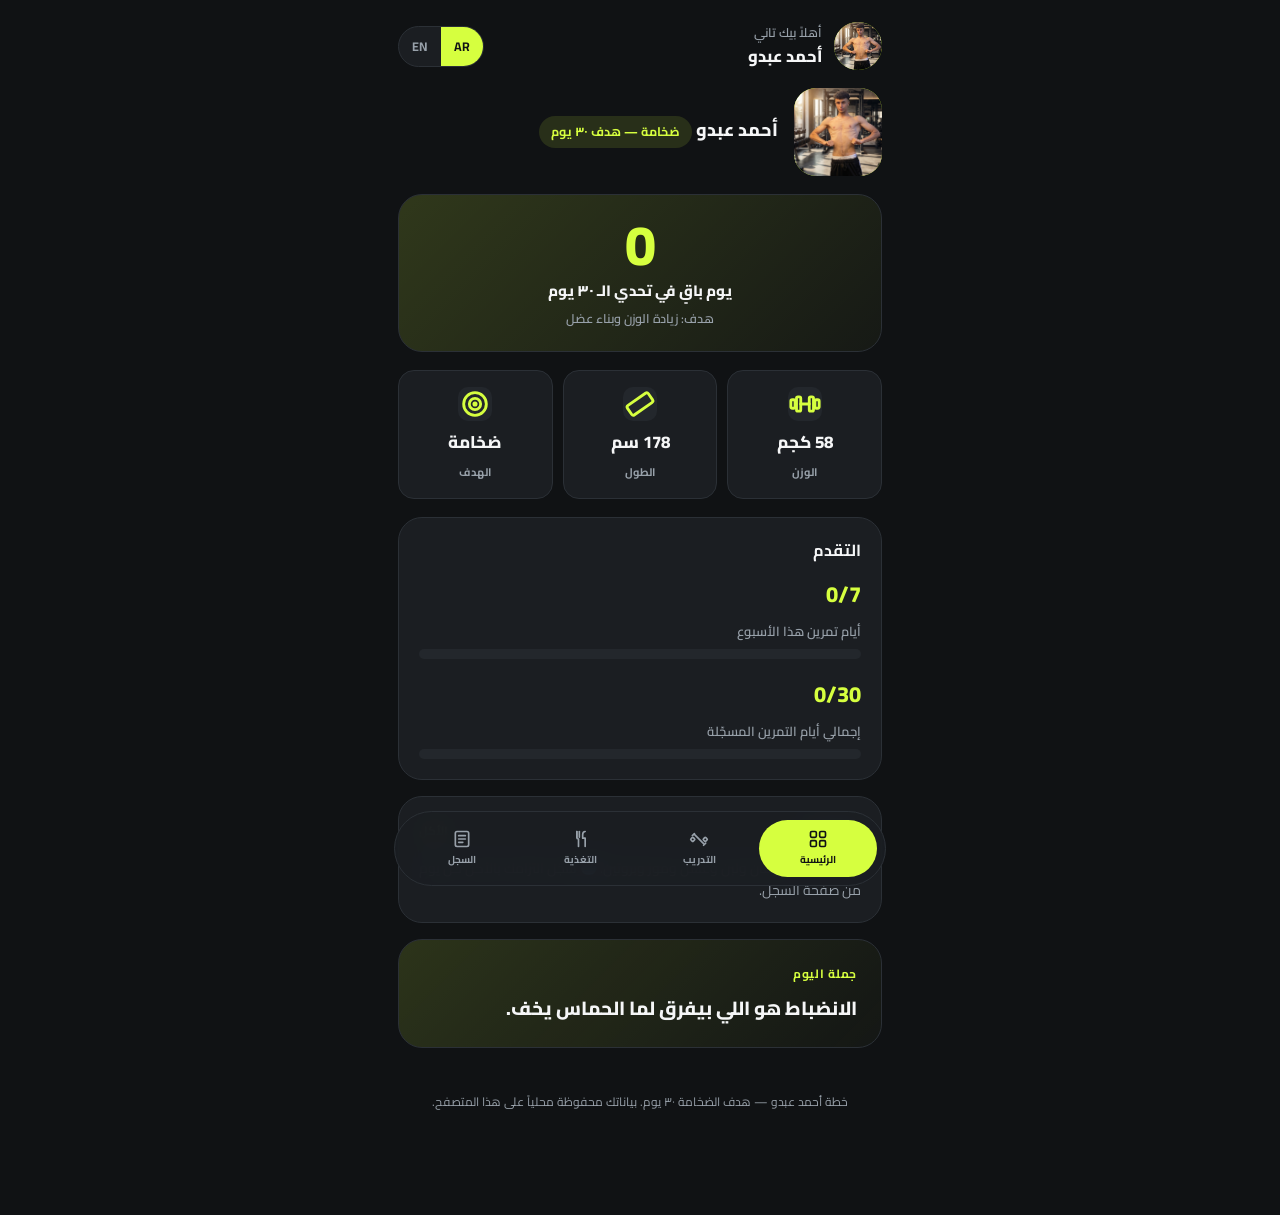
==== index.html @ fea2fe71 "Initial commit" ====
<!DOCTYPE html>
<html lang="ar" dir="rtl">
<head>
<meta charset="UTF-8">
<meta name="viewport" content="width=device-width, initial-scale=1.0">
<title>Ahmed Abdou — Dashboard</title>
<link rel="preconnect" href="https://fonts.googleapis.com">
<link rel="preconnect" href="https://fonts.gstatic.com" crossorigin>
<link href="https://fonts.googleapis.com/css2?family=Cairo:wght@400;600;700;800&family=Inter:wght@400;500;600;700;800&display=swap" rel="stylesheet">
<link rel="stylesheet" href="style.css">
</head>
<body class="lang-ar" dir="rtl">

<div class="container">
  <header class="app-header" id="appHeader"></header>

  <!-- Profile -->
  <div class="profile-card">
    <div class="profile-photo">
      <span class="fallback">Ab</span>
      <img src="photo_2026-08-31_00-43-55.png" alt="Ahmed Abdou" onerror="this.remove()">
    </div>
    <div class="profile-info">
      <div class="name i18n-ar">أحمد عبدو</div>
      <div class="name i18n-en">Ahmed Abdou</div>
      <div class="goal-chip"><span class="i18n-ar">ضخامة — هدف ٣٠ يوم</span><span class="i18n-en">Bulk — 30-Day Goal</span></div>
    </div>
  </div>

  <!-- 30-day challenge countdown -->
  <div class="countdown-card card">
    <div class="countdown-body">
      <div class="cd-num" id="cdDays">30</div>
      <div class="cd-lbl"><span class="i18n-ar">يوم باقٍ في تحدي الـ ٣٠ يوم</span><span class="i18n-en">Days left in the 30-day challenge</span></div>
      <div class="cd-sub"><span class="i18n-ar">هدف: زيادة الوزن وبناء عضل</span><span class="i18n-en">Goal: gain weight &amp; build muscle</span></div>
    </div>
  </div>

  <!-- Core stats -->
  <div class="stat-row">
    <div class="stat-card">
      <div class="icon" data-icon="weight"></div>
      <div class="val">58 <span class="i18n-ar">كجم</span><span class="i18n-en">kg</span></div>
      <div class="lbl i18n-ar">الوزن</div><div class="lbl i18n-en">Weight</div>
    </div>
    <div class="stat-card">
      <div class="icon" data-icon="ruler"></div>
      <div class="val">178 <span class="i18n-ar">سم</span><span class="i18n-en">cm</span></div>
      <div class="lbl i18n-ar">الطول</div><div class="lbl i18n-en">Height</div>
    </div>
   <div class="stat-card">
      <div class="icon" data-icon="target"></div>
      <div class="val"><span class="i18n-ar">ضخامة</span><span class="i18n-en">Bulk</span></div>
      <div class="lbl i18n-ar">الهدف</div><div class="lbl i18n-en">Goal</div>
    </div>
  </div>

  <!-- Progress overview -->
  <div class="card section-card">
    <div class="head">
      <h3><span class="i18n-ar">التقدم</span><span class="i18n-en">Progress</span></h3>
    </div>
    <div class="progress-grid">
      <div class="prog-item">
        <div class="prog-val" id="progTrain">0</div>
        <div class="prog-lbl"><span class="i18n-ar">أيام تمرين هذا الأسبوع</span><span class="i18n-en">Training days this week</span></div>
        <div class="bar-track"><div class="bar-fill" id="progTrainBar" style="width:0%"></div></div>
      </div>
      <div class="prog-item">
        <div class="prog-val" id="progTotal">0</div>
        <div class="prog-lbl"><span class="i18n-ar">إجمالي أيام التمرين المسجّلة</span><span class="i18n-en">Total training days logged</span></div>
        <div class="bar-track"><div class="bar-fill" id="progTotalBar" style="width:0%"></div></div>
      </div>
    </div>
  </div>

  <!-- Nutrition snapshot -->
  <div class="card section-card">
    <div class="head">
      <h3><span class="i18n-ar">التغذية</span><span class="i18n-en">Nutrition</span></h3>
      <a href="diet.html" class="sub" style="color:var(--lime);"><span class="i18n-ar">الأكل</span><span class="i18n-en">Meals</span></a>
    </div>
    <p class="nutr-line" style="margin:0; color:var(--muted); font-size:14px;">
      <span class="i18n-ar">أكل كتير — شوفان ولبن وعسل وموز وبروتين. 🥣 سجّل التزامك بالأكل كل يوم من صفحة السجل.</span>
      <span class="i18n-en">Eat big — oats, milk, honey, banana, protein. Log your diet commitment each day from the Log page.</span>
    </p>
  </div>

  <!-- Daily quote (single card only) -->
  <div class="quote-card">
    <div class="eyebrow"><span class="i18n-ar">جملة اليوم</span><span class="i18n-en">Today's Line</span></div>
    <p id="quoteOfDay"></p>
  </div>

  <footer class="page-footer">
    <span class="i18n-ar">خطة أحمد عبدو — هدف الضخامة ٣٠ يوم. بياناتك محفوظة محلياً على هذا المتصفح.</span>
    <span class="i18n-en">Ahmed Abdou's Plan — 30-day bulk goal. Your data is saved locally on this browser.</span>
  </footer>
</div>

<nav class="bottom-nav" id="appNav"></nav>

<script src="app.js"></script>
<script>
renderHeader('home');
renderNav('home');

document.querySelectorAll('.stat-card .icon[data-icon]').forEach(el=>{
  el.innerHTML = ICONS[el.dataset.icon];
});

/* ---- 30-day countdown ---- */
(function(){
  const start = new Date(PROFILE.challengeStart).getTime();
  const end = start + PROFILE.challengeDays*24*60*60*1000;
  const now = Date.now();
  const el = document.getElementById('cdDays');
  if(now < start){ el.textContent = PROFILE.challengeDays; }
  else if(now >= end){ el.textContent = '0'; }
  else { el.textContent = Math.ceil((end - now)/(24*60*60*1000)); }
})();

/* ---- Daily quote (single card) ---- */
(function(){
  const all = MOTIVATION.serious;
  const today = new Date();
  const seed = today.getFullYear()*372 + today.getMonth()*31 + today.getDate();
  const q = all[seed % all.length];
  document.getElementById('quoteOfDay').innerHTML =
    `<span class="i18n-ar">${q.ar}</span><span class="i18n-en">${q.en}</span>`;
})();

/* ---- Progress from real workout records (ak_workout_records) ---- */
(function(){
  const weekTrained = countWorkoutWeek();
  const totalTrained = countWorkoutChallenge();
  const weekCap = 7;
  const totalCap = PROFILE.challengeDays;
  const weekPct = Math.min(100, Math.round(weekTrained/weekCap*100));
  const totalPct = Math.min(100, Math.round(totalTrained/totalCap*100));
  document.getElementById('progTrain').textContent = weekTrained + '/' + weekCap;
  document.getElementById('progTrainBar').style.width = weekPct + '%';
  document.getElementById('progTotal').textContent = totalTrained + '/' + totalCap;
  document.getElementById('progTotalBar').style.width = totalPct + '%';
})();

renderBeforeGrid();
wireBeforeGrid();
</script>
</body>
</html>
---- style.css ----
:root{
  --bg: #101214;
  --card: #1B1E22;
  --card-2: #23272C;
  --line: #2B3036;
  --text: #F5F6F7;
  --muted: #98A1AA;
  --lime: #D6FF3F;
  --lime-dim: #A9CC2E;
  --warn: #FF5C5C;
  --radius-lg: 24px;
  --radius-md: 16px;
  --radius-sm: 10px;
  --maxw: 520px;
}

*{ box-sizing:border-box; }
html{ scroll-behavior:smooth; }
body{
  margin:0;
  background:var(--bg);
  color:var(--text);
  font-family:'Cairo','Inter',sans-serif;
  line-height:1.6;
  -webkit-font-smoothing:antialiased;
  padding-bottom:96px;
}
body.lang-en{ font-family:'Inter',sans-serif; }

.i18n-en{ display:none; }
.i18n-ar{ display:inline; }
body.lang-en .i18n-ar{ display:none; }
body.lang-en .i18n-en{ display:inline; }
body.lang-en .i18n-en.block{ display:block; }
body.lang-ar .i18n-ar.block{ display:block; }

img,svg{ display:block; max-width:100%; }
a{ color:inherit; text-decoration:none; }
button{ font-family:inherit; cursor:pointer; }

.container{ max-width:var(--maxw); margin:0 auto; padding:0 18px; }

/* ---------------- Header ---------------- */
.app-header{ padding:22px 0 18px; }
.app-header .row{ display:flex; align-items:center; justify-content:space-between; gap:12px; }
.identity{ display:flex; align-items:center; gap:12px; }
.avatar{
  width:48px; height:48px; border-radius:50%; flex:none; position:relative; overflow:hidden;
  background:linear-gradient(135deg, var(--lime), var(--lime-dim));
}
.avatar .avatar-fallback{
  position:absolute; inset:0; display:flex; align-items:center; justify-content:center;
  color:#101214; font-weight:800; font-size:16px;
}
.avatar img{ position:absolute; inset:0; width:100%; height:100%; object-fit:cover; }
.identity .greet{ display:flex; flex-direction:column; }
.identity .greet .hello{ font-size:12.5px; color:var(--muted); font-weight:600; }
.identity .greet .name{ font-size:16.5px; font-weight:800; }

.lang-toggle{
  display:flex; border:1px solid var(--line); border-radius:999px; overflow:hidden; flex:none;
  background:var(--card);
}
.lang-toggle button{ background:transparent; border:none; color:var(--muted); font-size:12.5px; padding:8px 13px; font-weight:700; }
.lang-toggle button.active{ background:var(--lime); color:#101214; }

.page-title{ margin:22px 0 4px; }
.page-title .eyebrow{ color:var(--lime); font-weight:700; font-size:12.5px; letter-spacing:0.06em; text-transform:uppercase; }
body.lang-ar .page-title .eyebrow{ text-transform:none; }
.page-title h1{ font-size:26px; margin:4px 0 6px; }
.page-title p{ color:var(--muted); font-size:14.5px; margin:0; max-width:440px; }

/* ---------------- Cards ---------------- */
.card{
  background:var(--card); border:1px solid var(--line); border-radius:var(--radius-lg);
  padding:20px;
}
.stat-row{ display:grid; grid-template-columns:repeat(3,1fr); gap:10px; margin:18px 0; }

/* ---------------- Profile photo card ---------------- */
.profile-card{ display:flex; align-items:center; gap:16px; margin-bottom:18px; }

/* ---------------- Countdown ---------------- */
.countdown-card{
  background:linear-gradient(135deg, rgba(214,255,63,0.16), rgba(214,255,63,0.03));
  border-color:var(--line); text-align:center; margin-bottom:18px; padding:22px;
}
.countdown-body .cd-num{
  font-size:56px; font-weight:800; line-height:1; color:var(--lime); margin-bottom:6px;
}
.countdown-body .cd-lbl{ font-size:15px; font-weight:800; margin-bottom:6px; }
.countdown-body .cd-sub{ font-size:12.5px; color:var(--muted); font-weight:600; }
.profile-photo{
  width:88px; height:88px; border-radius:22px; flex:none; position:relative; overflow:hidden;
  background:linear-gradient(135deg, var(--lime), var(--lime-dim));
}
.profile-photo .fallback{
  position:absolute; inset:0; display:flex; align-items:center; justify-content:center;
  color:#101214; font-weight:800; font-size:26px;
}
.profile-photo img{ position:absolute; inset:0; width:100%; height:100%; object-fit:cover; }
.profile-info .name{ font-size:18px; font-weight:800; margin-bottom:6px; }
.profile-info .goal-chip{
  display:inline-flex; align-items:center; gap:6px; font-size:12.5px; font-weight:700;
  color:var(--lime); background:rgba(214,255,63,0.12); padding:6px 12px; border-radius:999px;
}

/* ---------------- Day picker ---------------- */
.day-picker{ display:flex; gap:8px; overflow-x:auto; padding:2px 2px 8px; }
.day-pill{
  flex:none; width:42px; height:42px; border-radius:12px; background:var(--card-2);
  border:1px solid var(--line); color:var(--muted); font-weight:800; font-size:15px;
  display:flex; align-items:center; justify-content:center;
}
.day-pill.active{ background:var(--lime); color:#101214; border-color:var(--lime); }
.stat-card{
  background:var(--card); border:1px solid var(--line); border-radius:var(--radius-md);
  padding:16px 10px; text-align:center; display:flex; flex-direction:column; align-items:center; gap:8px;
}
.stat-card .icon{
  width:34px; height:34px; border-radius:10px; background:var(--card-2);
  display:flex; align-items:center; justify-content:center; color:var(--lime);
}
.stat-card .val{ font-size:17px; font-weight:800; }
.stat-card .lbl{ font-size:11px; color:var(--muted); font-weight:700; letter-spacing:0.02em; }
body.lang-ar .stat-card .lbl{ letter-spacing:0; }

.section-card{ margin:16px 0; }
.section-card .head{ display:flex; align-items:center; justify-content:space-between; margin-bottom:14px; }
.section-card .head h3{ margin:0; font-size:16px; }
.section-card .head .sub{ font-size:12px; color:var(--muted); font-weight:700; }

/* Progress overview */
.progress-grid{ display:flex; flex-direction:column; gap:18px; }
.prog-item{ display:flex; flex-direction:column; gap:8px; }
.prog-val{ font-size:22px; font-weight:800; color:var(--lime); }
.prog-lbl{ font-size:13px; color:var(--muted); font-weight:600; }
.bar-track{ height:10px; border-radius:999px; background:var(--card-2); overflow:hidden; }
.bar-fill{ height:100%; border-radius:999px; background:var(--lime); transition:width .5s ease; }

/* weekly bar chart */
.bar-chart{ display:flex; align-items:flex-end; justify-content:space-between; gap:6px; height:90px; margin-top:6px; }
.bar-chart .bar-wrap{ display:flex; flex-direction:column; align-items:center; gap:8px; flex:1; height:100%; justify-content:flex-end; }
.bar-chart .bar{ width:100%; max-width:22px; border-radius:6px; background:var(--card-2); transition:height .4s; }
.bar-chart .bar.done{ background:var(--lime); }
.bar-chart .day-lbl{ font-size:10.5px; color:var(--muted); font-weight:700; }

/* plan / feature card with illustration */
.plan-card{
  border-radius:var(--radius-lg); overflow:hidden; position:relative; min-height:150px;
  display:flex; align-items:flex-end; border:1px solid var(--line);
  background:
    linear-gradient(0deg, rgba(16,18,20,0.92) 10%, rgba(16,18,20,0.35) 65%, rgba(16,18,20,0.1)),
    linear-gradient(135deg, #23422a, #1a2a1c);
}
.plan-card .illo{ position:absolute; inset-inline-end:6px; top:6px; opacity:0.5; color:var(--lime); }
.plan-card .content{ position:relative; padding:18px 20px; }
.plan-card .content .tag{ font-size:11.5px; font-weight:700; color:var(--lime); margin-bottom:6px; text-transform:uppercase; letter-spacing:0.04em; }
body.lang-ar .plan-card .content .tag{ text-transform:none; }
.plan-card .content h4{ margin:0 0 4px; font-size:19px; }
.plan-card .content .meta{ font-size:12.5px; color:var(--muted); font-weight:600; }

/* ---------------- Bottom Nav ---------------- */
.bottom-nav{
  position:fixed; bottom:14px; inset-inline:14px; z-index:60; max-width:calc(var(--maxw) - 28px); margin:0 auto;
}
.bottom-nav .bar{
  display:flex; justify-content:space-between; align-items:center;
  background:rgba(27,30,34,0.92); backdrop-filter:blur(14px);
  border:1px solid var(--line); border-radius:999px; padding:8px;
}
.bottom-nav a{
  flex:1; display:flex; flex-direction:column; align-items:center; gap:3px;
  padding:9px 4px; border-radius:999px; color:var(--muted); font-size:10px; font-weight:700;
}
.bottom-nav a svg{ width:20px; height:20px; }
.bottom-nav a.active{ background:var(--lime); color:#101214; }

/* ---------------- Buttons ---------------- */
.btn{
  border:none; border-radius:12px; padding:13px 20px; font-weight:800; font-size:14.5px;
  background:var(--lime); color:#101214; transition:transform .12s, filter .12s;
}
.btn:hover{ filter:brightness(1.08); transform:translateY(-1px); }
.btn.block{ width:100%; }
.btn.secondary{ background:var(--card-2); color:var(--text); border:1px solid var(--line); }
.btn.warn-outline{ background:transparent; color:var(--warn); border:1px solid rgba(255,92,92,0.4); }
.btn:disabled{ cursor:not-allowed; }
.btn.logged{ background:var(--card-2); color:var(--lime); border:1px solid var(--lime-dim); }
.btn.logged:hover{ filter:none; transform:none; }
.record-hint{ margin:0; color:var(--muted); font-size:13px; line-height:1.6; }

/* ---------------- Workout exercise cards ---------------- */
.ex-grid{ display:grid; grid-template-columns:repeat(2,1fr); gap:12px; }
.ex-card{
  background:var(--card); border:1px solid var(--line); border-radius:var(--radius-md);
  overflow:hidden; display:flex; flex-direction:column; transition:transform .14s, border-color .14s;
}
.ex-card:hover{ transform:translateY(-2px); border-color:var(--lime-dim); }
.ex-media{
  aspect-ratio:1/1; background:radial-gradient(circle at 35% 30%, var(--card-2), var(--card));
  display:flex; align-items:center; justify-content:center; padding:12px;
}
.ex-media img{ width:100%; height:100%; object-fit:contain; }
.ex-body{ padding:12px 14px 14px; display:flex; flex-direction:column; gap:5px; flex:1; }
.ex-name{ margin:0; font-size:14.5px; font-weight:800; line-height:1.3; }
.ex-sets{
  margin-top:auto; font-size:18px; font-weight:800; color:var(--lime);
  background:rgba(214,255,63,0.1); border-radius:var(--radius-sm);
  padding:6px 10px; text-align:center; letter-spacing:0.02em;
}
@media (max-width:400px){
  .ex-grid{ grid-template-columns:1fr; }
}

/* ---------------- Workout day cards ---------------- */
.day-list{ display:flex; flex-direction:column; gap:12px; }
.day-card{
  background:var(--card); border:1px solid var(--line); border-radius:var(--radius-md);
  padding:16px 18px; display:flex; align-items:center; gap:14px;
}
.day-card .num{
  width:40px; height:40px; border-radius:12px; background:var(--card-2); color:var(--lime);
  display:flex; align-items:center; justify-content:center; font-weight:800; font-size:14px; flex:none;
}
.day-card .info{ flex:1; }
.day-card .info h4{ margin:0 0 4px; font-size:15.5px; }
.day-card .info .ex{ font-size:12.5px; color:var(--muted); }
.day-card.today{ border-color:var(--lime); }
.cardio-chip{
  font-size:11px; font-weight:700; color:var(--lime); background:rgba(214,255,63,0.12);
  padding:5px 10px; border-radius:999px; white-space:nowrap; flex:none;
}
.day-card .illo{
  width:44px; height:44px; border-radius:12px; background:var(--card-2);
  display:flex; align-items:center; justify-content:center; color:var(--lime); flex:none;
}
.day-card .illo svg{ width:26px; height:26px; }
.rest-card{
  background:var(--card-2); border:1px dashed var(--line); border-radius:var(--radius-md);
  padding:16px 18px; text-align:center; color:var(--muted); font-size:14px; font-weight:600;
}

/* ---------------- Diet ---------------- */
.diet-intro{
  background:var(--card); border:1px solid var(--line); border-radius:var(--radius-lg);
  padding:18px 20px; margin-bottom:18px;
}
.diet-intro p{ margin:0 0 14px; color:var(--muted); font-size:14px; }
.meal-block{ margin-bottom:26px; }
.meal-block h3{ font-size:16.5px; margin-bottom:10px; display:flex; align-items:center; gap:8px; }
.meal-block .count{ font-size:11.5px; color:var(--muted); font-weight:600; }
.option-list{ display:flex; flex-direction:column; gap:10px; }
.option-card{
  background:var(--card); border:1px solid var(--line); border-radius:var(--radius-md); padding:14px 16px;
  display:flex; justify-content:space-between; align-items:center; gap:10px;
  transition:border-color .4s, box-shadow .4s;
}
.option-card .txt h4{ margin:0 0 4px; font-size:14.5px; }
.option-card .txt p{ margin:0; color:var(--muted); font-size:12.5px; }
.option-card .dot{ width:10px; height:10px; border-radius:50%; border:2px solid var(--line); flex:none; }
.option-card.picked{ border-color:var(--lime); box-shadow:0 0 0 1px var(--lime); }
.option-card.picked .dot{ background:var(--lime); border-color:var(--lime); }

/* ---------------- Motivation ---------------- */
.quote-card{
  background:linear-gradient(135deg, rgba(214,255,63,0.14), rgba(214,255,63,0.02));
  border:1px solid var(--line); border-radius:var(--radius-lg); padding:24px; margin-bottom:20px;
}
.quote-card .eyebrow{ color:var(--lime); font-weight:700; font-size:12px; text-transform:uppercase; letter-spacing:0.06em; }
body.lang-ar .quote-card .eyebrow{ text-transform:none; }
.quote-card p{ font-size:19px; font-weight:800; margin:10px 0 0; }
.mot-toggle{ display:flex; border:1px solid var(--line); border-radius:999px; overflow:hidden; margin-bottom:18px; background:var(--card); }
.mot-toggle button{ flex:1; background:transparent; border:none; color:var(--muted); padding:11px; font-weight:700; font-size:13.5px; }
.mot-toggle button.active{ background:var(--lime); color:#101214; }
.mot-list{ display:flex; flex-direction:column; gap:10px; }
.mot-item{ background:var(--card); border:1px solid var(--line); border-radius:var(--radius-md); padding:14px 16px; font-size:14px; }
.mot-item::before{ content:"—  "; color:var(--lime); font-weight:800; }

/* ---------------- Log form ---------------- */
.field{ margin-bottom:16px; }
.field label{ display:block; font-size:13px; font-weight:700; margin-bottom:8px; color:var(--muted); }
.field input[type="date"], .field input[type="text"], .field select, .field textarea{
  width:100%; background:var(--card-2); border:1px solid var(--line); color:var(--text);
  border-radius:var(--radius-sm); padding:11px 12px; font-family:inherit; font-size:14px;
}
.field textarea{ resize:vertical; min-height:70px; }
.radio-row{ display:flex; gap:8px; }
.radio-row label{
  flex:1; display:flex; align-items:center; justify-content:center; gap:7px;
  background:var(--card-2); border:1px solid var(--line); border-radius:var(--radius-sm);
  padding:10px; font-size:13.5px; font-weight:600; color:var(--muted); cursor:pointer; margin:0;
}
.radio-row input{ accent-color:var(--lime); }
.check-list{ display:flex; flex-wrap:wrap; gap:8px; }
.check-list label{
  display:flex; align-items:center; gap:7px; background:var(--card-2); border:1px solid var(--line);
  border-radius:999px; padding:8px 13px; font-size:13px; margin:0; cursor:pointer;
}
.conditional{ display:none; margin-top:9px; }
.conditional.show{ display:block; }

.history{ display:flex; flex-direction:column; gap:10px; margin-top:20px; }
.form-status{
  margin-top:12px; padding:12px 14px; border-radius:var(--radius-sm); font-size:13.5px; font-weight:700; display:none;
}
.form-status.show{ display:block; }
.form-status.ok{ background:rgba(214,255,63,0.14); color:var(--lime); }
.form-status.err{ background:rgba(255,92,92,0.14); color:var(--warn); }
.history-empty{ color:var(--muted); font-size:14px; background:var(--card); border:1px dashed var(--line); border-radius:var(--radius-md); padding:22px; text-align:center; }
.log-entry{ background:var(--card); border:1px solid var(--line); border-radius:var(--radius-md); padding:14px 16px; position:relative; }
.log-entry .row1{ display:flex; justify-content:space-between; align-items:center; margin-bottom:8px; }
.log-entry .date{ font-weight:800; font-size:14px; }
.badge{ font-size:11px; font-weight:700; padding:4px 9px; border-radius:999px; }
.badge.ok{ background:rgba(214,255,63,0.16); color:var(--lime); }
.badge.no{ background:rgba(255,92,92,0.14); color:var(--warn); }
.log-entry .meta{ display:flex; gap:7px; flex-wrap:wrap; margin-bottom:7px; }
.log-entry .note{ color:var(--muted); font-size:13px; margin-top:3px; }
.del-btn{ position:absolute; inset-inline-end:12px; top:12px; background:transparent; border:none; color:var(--muted); font-size:12px; font-weight:700; }
.del-btn:hover{ color:var(--warn); }

footer.page-footer{ text-align:center; color:var(--muted); font-size:12px; padding:24px 0 8px; }

@media (prefers-reduced-motion: reduce){
  *{ animation:none !important; transition:none !important; scroll-behavior:auto !important; }
}
:focus-visible{ outline:2px solid var(--lime); outline-offset:2px; }
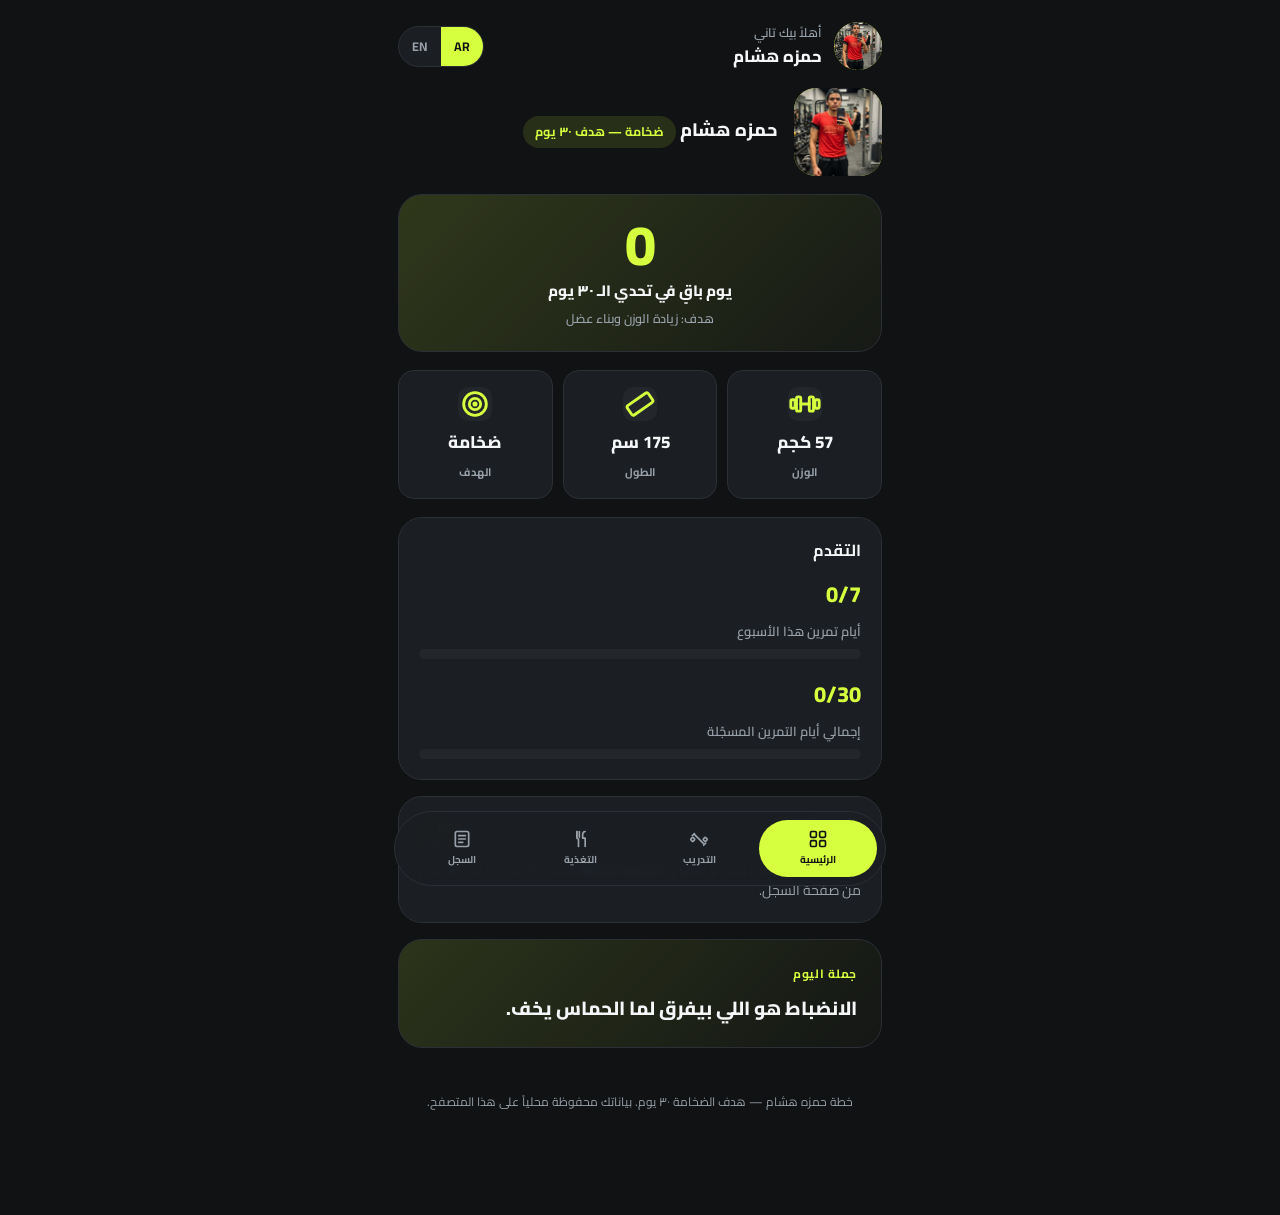
==== commit 745f09d0: "Update project" ====
--- a/index.html
+++ b/index.html
@@ -3,7 +3,7 @@
 <head>
 <meta charset="UTF-8">
 <meta name="viewport" content="width=device-width, initial-scale=1.0">
-<title>Ahmed Abdou — Dashboard</title>
+<title>Hamza Hisham — Dashboard</title>
 <link rel="preconnect" href="https://fonts.googleapis.com">
 <link rel="preconnect" href="https://fonts.gstatic.com" crossorigin>
 <link href="https://fonts.googleapis.com/css2?family=Cairo:wght@400;600;700;800&family=Inter:wght@400;500;600;700;800&display=swap" rel="stylesheet">
@@ -18,11 +18,11 @@
   <div class="profile-card">
     <div class="profile-photo">
       <span class="fallback">Ab</span>
-      <img src="photo_2026-08-31_00-43-55.png" alt="Ahmed Abdou" onerror="this.remove()">
+      <img src="11bb9469-2785-4720-9bc9-7e0a20236862.jpg" alt="Hamza Hisham" onerror="this.remove()">
     </div>
     <div class="profile-info">
-      <div class="name i18n-ar">أحمد عبدو</div>
-      <div class="name i18n-en">Ahmed Abdou</div>
+      <div class="name i18n-ar">حمزه هشام</div>
+      <div class="name i18n-en">Hamza Hisham</div>
       <div class="goal-chip"><span class="i18n-ar">ضخامة — هدف ٣٠ يوم</span><span class="i18n-en">Bulk — 30-Day Goal</span></div>
     </div>
   </div>
@@ -40,12 +40,12 @@
   <div class="stat-row">
     <div class="stat-card">
       <div class="icon" data-icon="weight"></div>
-      <div class="val">58 <span class="i18n-ar">كجم</span><span class="i18n-en">kg</span></div>
+      <div class="val">57 <span class="i18n-ar">كجم</span><span class="i18n-en">kg</span></div>
       <div class="lbl i18n-ar">الوزن</div><div class="lbl i18n-en">Weight</div>
     </div>
     <div class="stat-card">
       <div class="icon" data-icon="ruler"></div>
-      <div class="val">178 <span class="i18n-ar">سم</span><span class="i18n-en">cm</span></div>
+      <div class="val">175 <span class="i18n-ar">سم</span><span class="i18n-en">cm</span></div>
       <div class="lbl i18n-ar">الطول</div><div class="lbl i18n-en">Height</div>
     </div>
    <div class="stat-card">
@@ -93,8 +93,8 @@
   </div>
 
   <footer class="page-footer">
-    <span class="i18n-ar">خطة أحمد عبدو — هدف الضخامة ٣٠ يوم. بياناتك محفوظة محلياً على هذا المتصفح.</span>
-    <span class="i18n-en">Ahmed Abdou's Plan — 30-day bulk goal. Your data is saved locally on this browser.</span>
+    <span class="i18n-ar">خطة حمزه هشام — هدف الضخامة ٣٠ يوم. بياناتك محفوظة محلياً على هذا المتصفح.</span>
+    <span class="i18n-en">Hamza Hisham's Plan — 30-day bulk goal. Your data is saved locally on this browser.</span>
   </footer>
 </div>
 
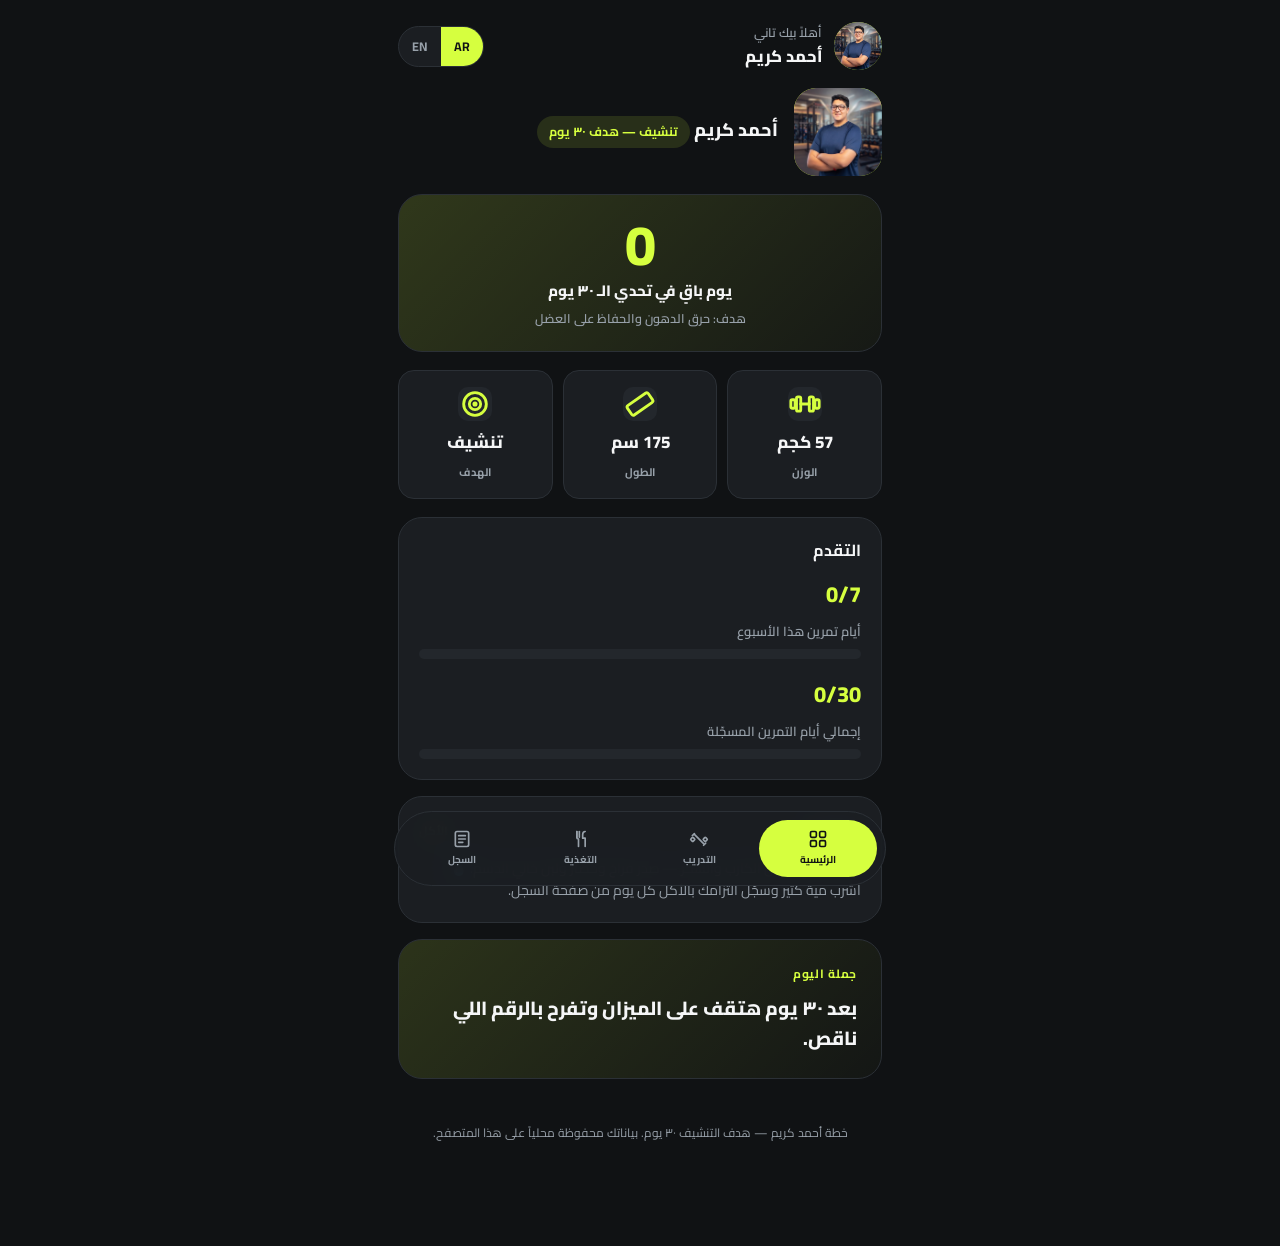
==== commit 497e456b: "Update project" ====
--- a/index.html
+++ b/index.html
@@ -3,7 +3,7 @@
 <head>
 <meta charset="UTF-8">
 <meta name="viewport" content="width=device-width, initial-scale=1.0">
-<title>Hamza Hisham — Dashboard</title>
+<title>Ahmed Karim — Dashboard</title>
 <link rel="preconnect" href="https://fonts.googleapis.com">
 <link rel="preconnect" href="https://fonts.gstatic.com" crossorigin>
 <link href="https://fonts.googleapis.com/css2?family=Cairo:wght@400;600;700;800&family=Inter:wght@400;500;600;700;800&display=swap" rel="stylesheet">
@@ -17,13 +17,13 @@
   <!-- Profile -->
   <div class="profile-card">
     <div class="profile-photo">
-      <span class="fallback">Ab</span>
-      <img src="11bb9469-2785-4720-9bc9-7e0a20236862.jpg" alt="Hamza Hisham" onerror="this.remove()">
+      <span class="fallback">Ak</span>
+      <img src="11bb9469-2785-4720-9bc9-7e0a20236862.png" alt="Ahmed Karim" onerror="this.remove()">
     </div>
     <div class="profile-info">
-      <div class="name i18n-ar">حمزه هشام</div>
-      <div class="name i18n-en">Hamza Hisham</div>
-      <div class="goal-chip"><span class="i18n-ar">ضخامة — هدف ٣٠ يوم</span><span class="i18n-en">Bulk — 30-Day Goal</span></div>
+      <div class="name i18n-ar">أحمد كريم</div>
+      <div class="name i18n-en">Ahmed Karim</div>
+      <div class="goal-chip"><span class="i18n-ar">تنشيف — هدف ٣٠ يوم</span><span class="i18n-en">Cut — 30-Day Goal</span></div>
     </div>
   </div>
 
@@ -32,7 +32,7 @@
     <div class="countdown-body">
       <div class="cd-num" id="cdDays">30</div>
       <div class="cd-lbl"><span class="i18n-ar">يوم باقٍ في تحدي الـ ٣٠ يوم</span><span class="i18n-en">Days left in the 30-day challenge</span></div>
-      <div class="cd-sub"><span class="i18n-ar">هدف: زيادة الوزن وبناء عضل</span><span class="i18n-en">Goal: gain weight &amp; build muscle</span></div>
+      <div class="cd-sub"><span class="i18n-ar">هدف: حرق الدهون والحفاظ على العضل</span><span class="i18n-en">Goal: burn fat &amp; keep muscle</span></div>
     </div>
   </div>
 
@@ -50,7 +50,7 @@
     </div>
    <div class="stat-card">
       <div class="icon" data-icon="target"></div>
-      <div class="val"><span class="i18n-ar">ضخامة</span><span class="i18n-en">Bulk</span></div>
+      <div class="val"><span class="i18n-ar">تنشيف</span><span class="i18n-en">Cut</span></div>
       <div class="lbl i18n-ar">الهدف</div><div class="lbl i18n-en">Goal</div>
     </div>
   </div>
@@ -81,8 +81,8 @@
       <a href="diet.html" class="sub" style="color:var(--lime);"><span class="i18n-ar">الأكل</span><span class="i18n-en">Meals</span></a>
     </div>
     <p class="nutr-line" style="margin:0; color:var(--muted); font-size:14px;">
-      <span class="i18n-ar">أكل كتير — شوفان ولبن وعسل وموز وبروتين. 🥣 سجّل التزامك بالأكل كل يوم من صفحة السجل.</span>
-      <span class="i18n-en">Eat big — oats, milk, honey, banana, protein. Log your diet commitment each day from the Log page.</span>
+      <span class="i18n-ar">بروتين عالي وقلّل الكارب والسكر — صدر فراخ وخضار ولبن خالي الدسم. 💧 اشرب مية كتير وسجّل التزامك بالأكل كل يوم من صفحة السجل.</span>
+      <span class="i18n-en">High protein, lower carbs &amp; no sugar — chicken breast, veggies, skim dairy. Hydrate well and log your diet compliance daily from the Log page.</span>
     </p>
   </div>
 
@@ -93,8 +93,8 @@
   </div>
 
   <footer class="page-footer">
-    <span class="i18n-ar">خطة حمزه هشام — هدف الضخامة ٣٠ يوم. بياناتك محفوظة محلياً على هذا المتصفح.</span>
-    <span class="i18n-en">Hamza Hisham's Plan — 30-day bulk goal. Your data is saved locally on this browser.</span>
+    <span class="i18n-ar">خطة أحمد كريم — هدف التنشيف ٣٠ يوم. بياناتك محفوظة محلياً على هذا المتصفح.</span>
+    <span class="i18n-en">Ahmed Karim's Plan — 30-day cut goal. Your data is saved locally on this browser.</span>
   </footer>
 </div>
 
